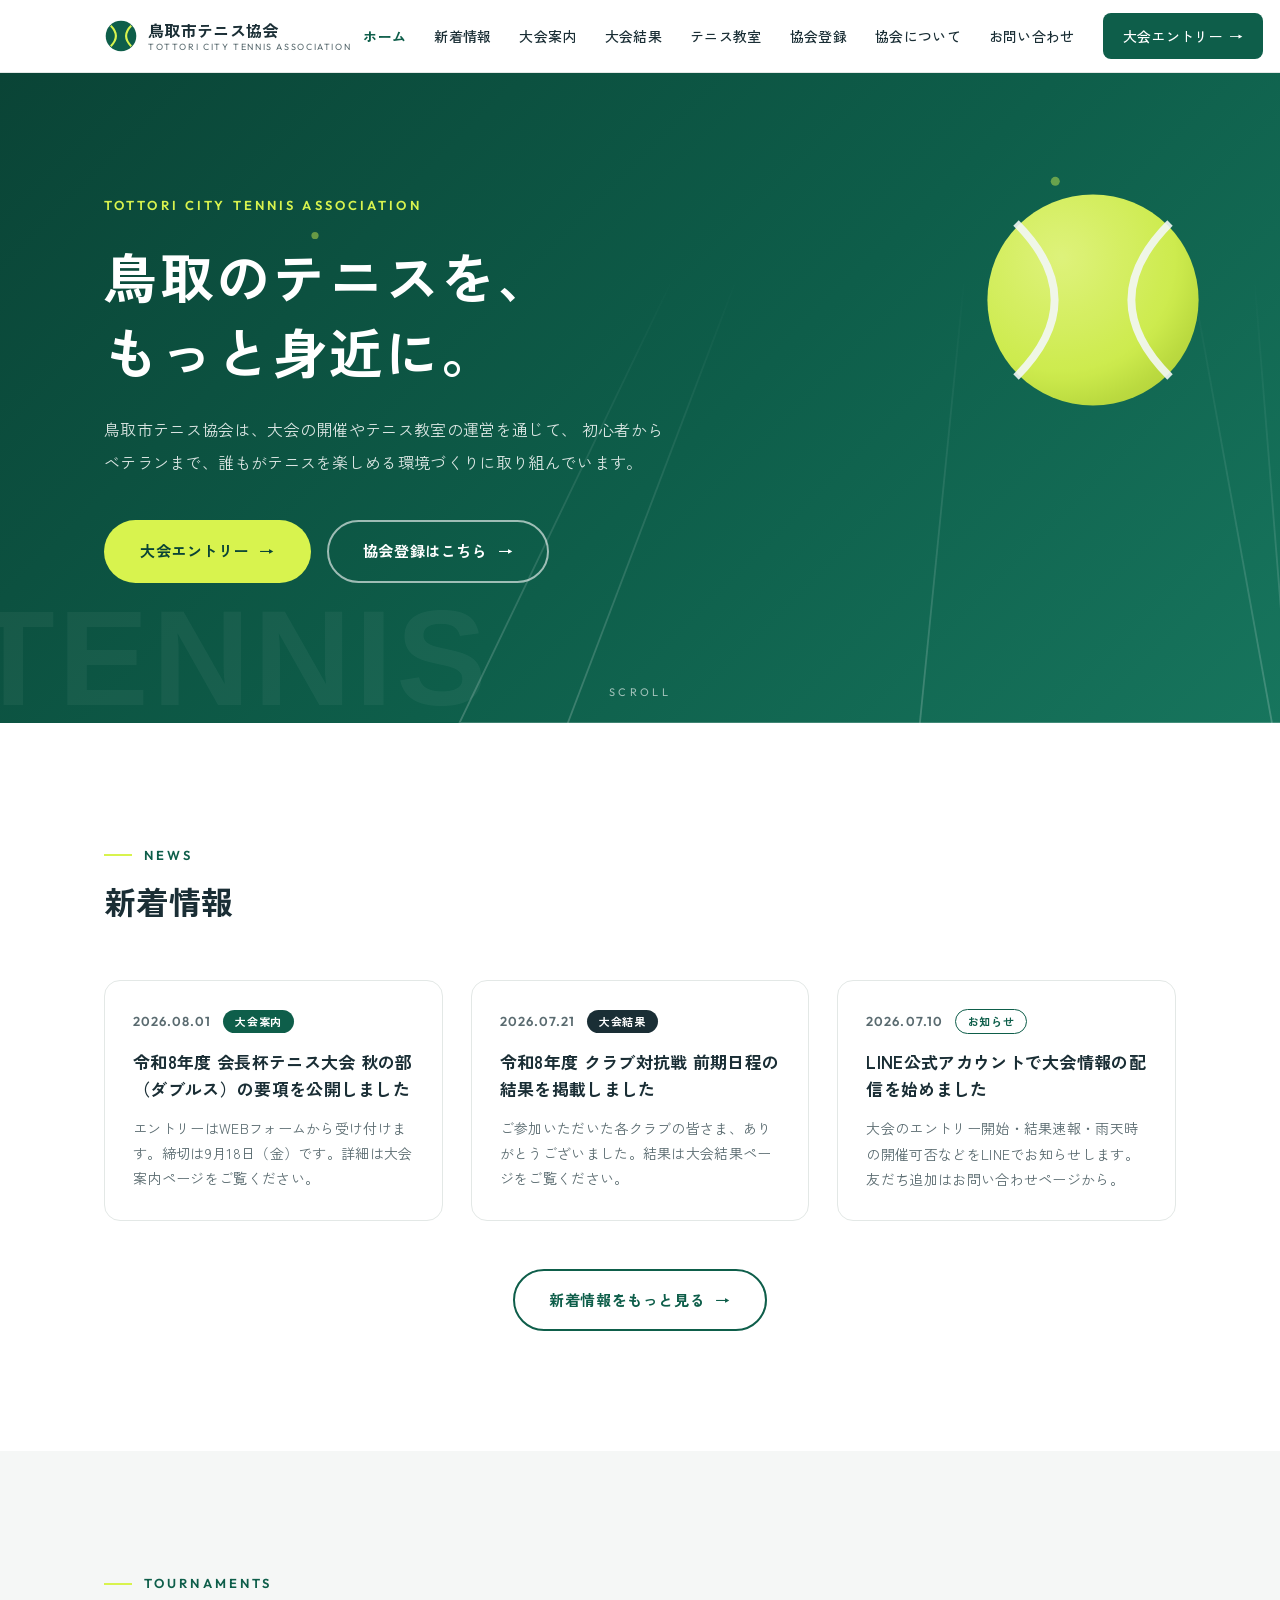
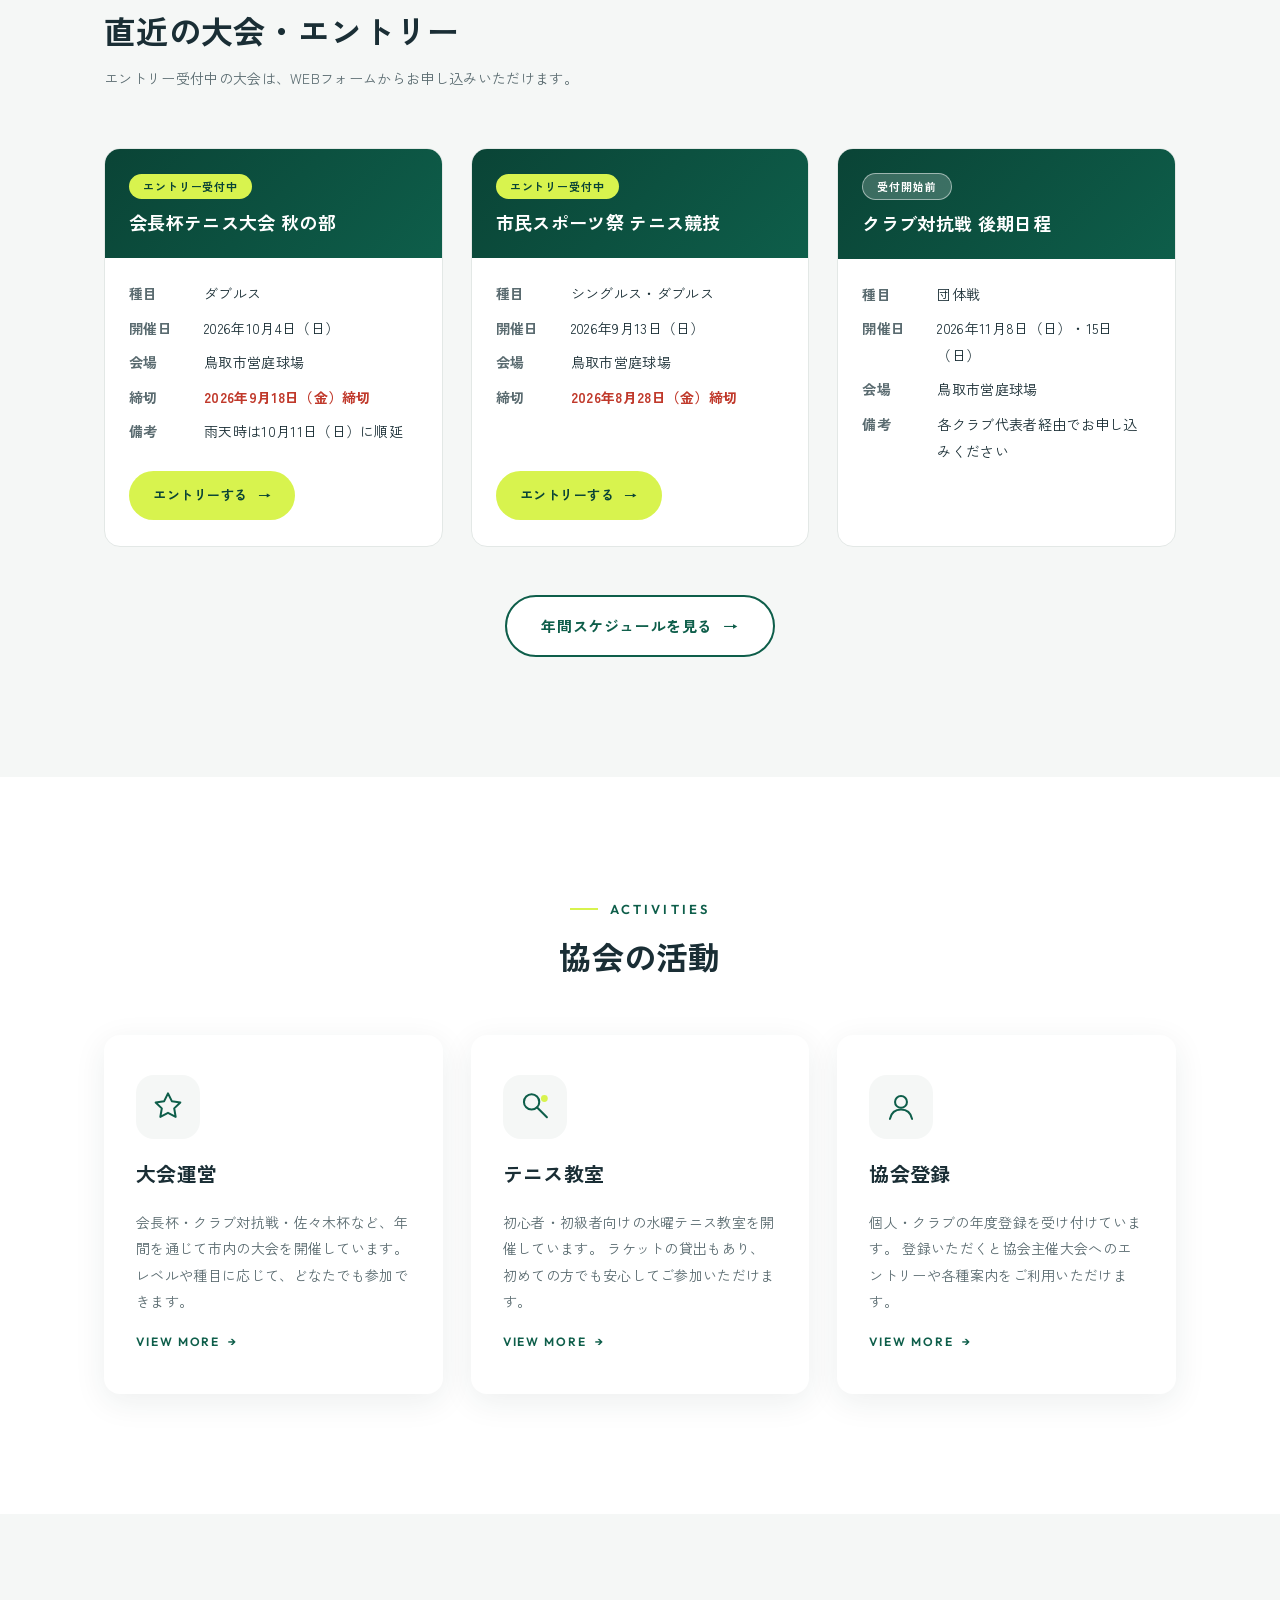
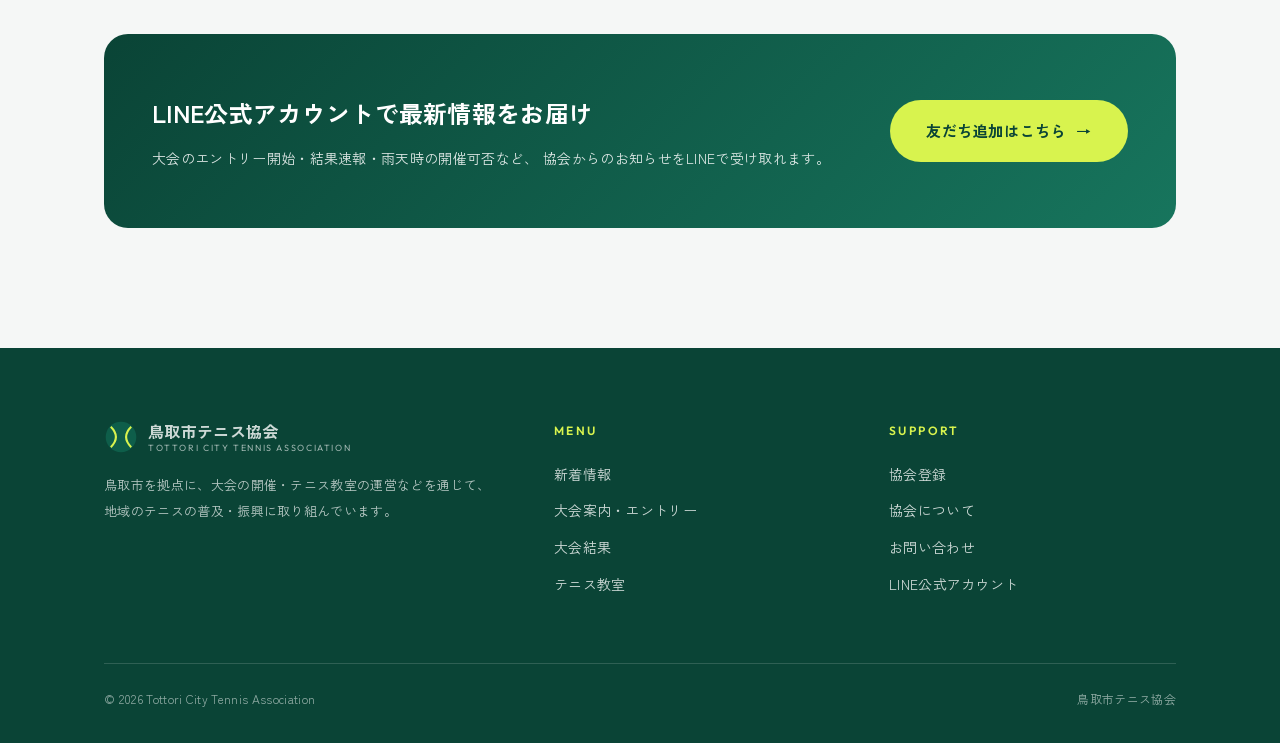
==== index.html @ 5aef0966 "鳥取市テニス協会 公式サイトのリニューアル初版を作成 ジンドゥー運用からの移行を想定した静的サイト一式。  - 全8ページ（トップ/新着情報/大会案内/大会結果/協会登録/テニス教室/協会について/お" ====
<!DOCTYPE html>
<html lang="ja">
<head>
  <meta charset="UTF-8">
  <meta name="viewport" content="width=device-width, initial-scale=1">
  <title>鳥取市テニス協会｜公式サイト</title>
  <meta name="description" content="鳥取市テニス協会の公式サイトです。大会案内・エントリー、大会結果、テニス教室、協会登録のご案内など、鳥取市のテニスに関する情報をお届けします。">
  <link rel="preconnect" href="https://fonts.googleapis.com">
  <link rel="preconnect" href="https://fonts.gstatic.com" crossorigin>
  <link href="https://fonts.googleapis.com/css2?family=Zen+Kaku+Gothic+New:wght@400;500;700&family=Outfit:wght@400;600;700&display=swap" rel="stylesheet">
  <link rel="stylesheet" href="css/style.css">
  <link rel="icon" href="assets/img/ball.svg" type="image/svg+xml">
</head>
<body>
  <header id="site-header" class="site-header"></header>

  <main>
    <!-- ヒーロー -->
    <section class="hero">
      <img class="hero__court" src="assets/img/court-lines.svg" alt="" aria-hidden="true">
      <img class="hero__ball" src="assets/img/ball.svg" alt="" aria-hidden="true">
      <div class="hero__inner">
        <p class="hero__label">Tottori City Tennis Association</p>
        <h1 class="hero__title">鳥取のテニスを、<br>もっと身近に。</h1>
        <p class="hero__lead">
          鳥取市テニス協会は、大会の開催やテニス教室の運営を通じて、
          初心者からベテランまで、誰もがテニスを楽しめる環境づくりに取り組んでいます。
        </p>
        <div class="hero__actions">
          <a class="btn btn--accent" href="tournaments.html">大会エントリー<span class="btn__arrow" aria-hidden="true">→</span></a>
          <a class="btn btn--ghost" href="membership.html">協会登録はこちら<span class="btn__arrow" aria-hidden="true">→</span></a>
        </div>
      </div>
      <p class="hero__scroll" aria-hidden="true">Scroll</p>
    </section>

    <!-- 新着情報 -->
    <section class="section">
      <div class="container">
        <div class="section-head fade-up">
          <p class="section-head__en">News</p>
          <h2 class="section-head__ja">新着情報</h2>
        </div>
        <div class="news-grid" id="home-news">
          <p class="empty-note">読み込み中…</p>
        </div>
        <div class="section-foot fade-up">
          <a class="btn btn--outline" href="news.html">新着情報をもっと見る<span class="btn__arrow" aria-hidden="true">→</span></a>
        </div>
      </div>
    </section>

    <!-- 直近の大会 -->
    <section class="section section--alt">
      <div class="container">
        <div class="section-head fade-up">
          <p class="section-head__en">Tournaments</p>
          <h2 class="section-head__ja">直近の大会・エントリー</h2>
          <p class="section-head__note">エントリー受付中の大会は、WEBフォームからお申し込みいただけます。</p>
        </div>
        <div class="event-grid" id="home-events">
          <p class="empty-note">読み込み中…</p>
        </div>
        <div class="section-foot fade-up">
          <a class="btn btn--outline" href="tournaments.html">年間スケジュールを見る<span class="btn__arrow" aria-hidden="true">→</span></a>
        </div>
      </div>
    </section>

    <!-- 協会の活動 -->
    <section class="section">
      <div class="container">
        <div class="section-head section-head--center fade-up">
          <p class="section-head__en">Activities</p>
          <h2 class="section-head__ja">協会の活動</h2>
        </div>
        <div class="feature-grid">
          <a class="feature-card fade-up" href="tournaments.html">
            <span class="feature-card__icon" aria-hidden="true">
              <svg viewBox="0 0 40 40" fill="none"><path d="M20 4l4.5 9.1 10 1.5-7.2 7 1.7 10L20 26.9l-9 4.7 1.7-10-7.2-7 10-1.5L20 4z" stroke="#0E5E4A" stroke-width="2.4" stroke-linejoin="round"/></svg>
            </span>
            <h3 class="feature-card__title">大会運営</h3>
            <p class="feature-card__text">
              会長杯・クラブ対抗戦・佐々木杯など、年間を通じて市内の大会を開催しています。
              レベルや種目に応じて、どなたでも参加できます。
            </p>
            <span class="feature-card__more">View more <span aria-hidden="true">→</span></span>
          </a>
          <a class="feature-card fade-up" data-delay="1" href="school.html">
            <span class="feature-card__icon" aria-hidden="true">
              <svg viewBox="0 0 40 40" fill="none"><circle cx="16" cy="14" r="9" stroke="#0E5E4A" stroke-width="2.4"/><path d="M22.5 20.5L34 32" stroke="#0E5E4A" stroke-width="2.4" stroke-linecap="round"/><circle cx="31" cy="10" r="4" fill="#D8F34E"/></svg>
            </span>
            <h3 class="feature-card__title">テニス教室</h3>
            <p class="feature-card__text">
              初心者・初級者向けの水曜テニス教室を開催しています。
              ラケットの貸出もあり、初めての方でも安心してご参加いただけます。
            </p>
            <span class="feature-card__more">View more <span aria-hidden="true">→</span></span>
          </a>
          <a class="feature-card fade-up" data-delay="2" href="membership.html">
            <span class="feature-card__icon" aria-hidden="true">
              <svg viewBox="0 0 40 40" fill="none"><circle cx="20" cy="14" r="7" stroke="#0E5E4A" stroke-width="2.4"/><path d="M7 34c1.5-7 6.5-11 13-11s11.5 4 13 11" stroke="#0E5E4A" stroke-width="2.4" stroke-linecap="round"/></svg>
            </span>
            <h3 class="feature-card__title">協会登録</h3>
            <p class="feature-card__text">
              個人・クラブの年度登録を受け付けています。
              登録いただくと協会主催大会へのエントリーや各種案内をご利用いただけます。
            </p>
            <span class="feature-card__more">View more <span aria-hidden="true">→</span></span>
          </a>
        </div>
      </div>
    </section>

    <!-- LINEバナー -->
    <section class="section section--alt">
      <div class="container">
        <div class="line-banner fade-up">
          <div>
            <h2 class="line-banner__title">LINE公式アカウントで最新情報をお届け</h2>
            <p class="line-banner__text">
              大会のエントリー開始・結果速報・雨天時の開催可否など、
              協会からのお知らせをLINEで受け取れます。
            </p>
          </div>
          <a class="btn btn--accent" href="contact.html#line">友だち追加はこちら<span class="btn__arrow" aria-hidden="true">→</span></a>
        </div>
      </div>
    </section>
  </main>

  <footer id="site-footer" class="site-footer"></footer>

  <script src="js/common.js"></script>
  <script>
    document.addEventListener("DOMContentLoaded", async () => {
      // 新着情報（最新3件）
      try {
        const news = await loadJSON("data/news.json");
        const items = news.items
          .slice()
          .sort((a, b) => b.date.localeCompare(a.date))
          .slice(0, 3);
        document.getElementById("home-news").innerHTML = items
          .map((item, i) => {
            const href = item.link || "news.html";
            return `
              <a class="news-card fade-up" data-delay="${i}" href="${escapeHTML(href)}">
                <div class="news-card__meta">
                  <time class="news-card__date" datetime="${item.date}">${formatDate(item.date)}</time>
                  ${badgeHTML(item.category)}
                </div>
                <h3 class="news-card__title">${escapeHTML(item.title)}</h3>
                <p class="news-card__body">${escapeHTML(item.body)}</p>
              </a>`;
          })
          .join("");
      } catch (e) {
        document.getElementById("home-news").innerHTML =
          '<p class="empty-note">新着情報を読み込めませんでした。</p>';
      }

      // 直近の大会（終了以外を優先して3件）
      try {
        const events = await loadJSON("data/events.json");
        const order = { open: 0, upcoming: 1, closed: 2, finished: 3 };
        const items = events.items
          .slice()
          .sort((a, b) => (order[a.status] ?? 9) - (order[b.status] ?? 9))
          .slice(0, 3);
        document.getElementById("home-events").innerHTML = items
          .map((ev, i) => renderEventCard(ev, i))
          .join("");
      } catch (e) {
        document.getElementById("home-events").innerHTML =
          '<p class="empty-note">大会情報を読み込めませんでした。</p>';
      }
      setupFadeUp();
    });
  </script>
</body>
</html>
---- css/style.css ----
@charset "UTF-8";
/* =========================================================
   鳥取市テニス協会 公式サイト
   design tokens は docs/design.md に準拠
   ========================================================= */

:root {
  --c-bg: #ffffff;
  --c-bg-alt: #f5f7f6;
  --c-text: #1a2e35;
  --c-text-sub: #5a6b70;
  --c-primary: #0e5e4a;
  --c-primary-dark: #0a4436;
  --c-accent: #d8f34e;
  --c-line: #e3e8e6;
  --c-alert: #c0392b;
  --ff-base: "Zen Kaku Gothic New", "Hiragino Kaku Gothic ProN", "Noto Sans JP", sans-serif;
  --ff-en: "Outfit", "Zen Kaku Gothic New", sans-serif;
  --w-content: 1120px;
  --w-narrow: 760px;
  --radius-card: 16px;
  --shadow-card: 0 8px 32px rgba(26, 46, 53, 0.08);
  --shadow-hover: 0 16px 40px rgba(26, 46, 53, 0.14);
}

* { margin: 0; padding: 0; box-sizing: border-box; }

html { scroll-behavior: smooth; scroll-padding-top: 90px; }

body {
  font-family: var(--ff-base);
  font-size: 16px;
  line-height: 1.9;
  letter-spacing: 0.02em;
  color: var(--c-text);
  background: var(--c-bg);
  -webkit-font-smoothing: antialiased;
}

img { max-width: 100%; height: auto; display: block; }
a { color: var(--c-primary); text-decoration: none; }
ul, ol { list-style: none; }

.container { max-width: var(--w-content); margin: 0 auto; padding: 0 24px; }
.container--narrow { max-width: var(--w-narrow); }

/* ---------- header ---------- */
.site-header {
  position: sticky; top: 0; z-index: 100;
  border-bottom: 1px solid var(--c-line);
}
/* 注意: backdrop-filter を .site-header 自体に付けると、内部の
   position: fixed なドロワーメニューの基準がヘッダーになってしまうため、
   ぼかし背景は疑似要素側に持たせる */
.site-header::before {
  content: ""; position: absolute; inset: 0; z-index: -1;
  background: rgba(255, 255, 255, 0.92);
  backdrop-filter: blur(12px);
}
.site-header__inner {
  max-width: var(--w-content); margin: 0 auto; padding: 0 24px;
  display: flex; align-items: center; justify-content: space-between;
  height: 72px;
}
.site-logo { display: flex; align-items: center; gap: 10px; color: var(--c-text); }
.site-logo__mark { width: 34px; height: 34px; flex: none; }
.site-logo__text { display: flex; flex-direction: column; line-height: 1.3; white-space: nowrap; }
.site-logo__ja { font-size: 16px; font-weight: 700; }
.site-logo__en { font-family: var(--ff-en); font-size: 9px; letter-spacing: 0.18em; color: var(--c-text-sub); text-transform: uppercase; }

.global-nav { display: flex; align-items: center; gap: 4px; }
.global-nav a {
  font-size: 14px; font-weight: 500; color: var(--c-text); white-space: nowrap;
  padding: 8px 12px; border-radius: 8px; transition: background 0.2s, color 0.2s;
}
.global-nav a:hover { background: var(--c-bg-alt); color: var(--c-primary); }
.global-nav a[aria-current="page"] { color: var(--c-primary); font-weight: 700; }

.nav-cta {
  margin-left: 12px; white-space: nowrap;
  display: inline-flex; align-items: center; gap: 6px;
  background: var(--c-primary); color: #fff !important;
  font-size: 14px; font-weight: 700;
  padding: 10px 20px !important; border-radius: 999px;
  transition: background 0.2s, transform 0.2s;
}
.nav-cta:hover { background: var(--c-primary-dark) !important; transform: translateY(-1px); }

.nav-toggle {
  display: none;
  width: 44px; height: 44px; border: 0; background: none; cursor: pointer;
  position: relative; z-index: 210;
}
.nav-toggle span {
  display: block; width: 22px; height: 2px; background: var(--c-text);
  margin: 5px auto; border-radius: 2px; transition: transform 0.3s, opacity 0.3s;
}
.nav-toggle[aria-expanded="true"] span { background: #fff; }
.nav-toggle[aria-expanded="true"] span:nth-child(1) { transform: translateY(7px) rotate(45deg); }
.nav-toggle[aria-expanded="true"] span:nth-child(2) { opacity: 0; }
.nav-toggle[aria-expanded="true"] span:nth-child(3) { transform: translateY(-7px) rotate(-45deg); }

/* ---------- hero ---------- */
.hero {
  position: relative; overflow: hidden;
  background: linear-gradient(135deg, #0a4436 0%, #0e5e4a 55%, #17755d 100%);
  color: #fff;
}
.hero__inner {
  max-width: var(--w-content); margin: 0 auto; padding: 120px 24px 140px;
  position: relative; z-index: 2;
}
.hero__label {
  font-family: var(--ff-en); font-size: 13px; font-weight: 600;
  letter-spacing: 0.24em; text-transform: uppercase;
  color: var(--c-accent); margin-bottom: 20px;
}
.hero__title {
  font-size: clamp(30px, 5vw, 54px); font-weight: 700;
  line-height: 1.4; letter-spacing: 0.04em; margin-bottom: 24px;
}
.hero__lead { font-size: 16px; line-height: 2.1; color: rgba(255, 255, 255, 0.85); max-width: 560px; margin-bottom: 40px; }
.hero__actions { display: flex; flex-wrap: wrap; gap: 16px; }

.hero__court {
  position: absolute; inset: 0; z-index: 1; pointer-events: none;
  width: 100%; height: 100%; object-fit: cover; opacity: 0.9;
}
.hero__ball {
  position: absolute; right: 6%; top: 18%; width: clamp(120px, 18vw, 220px); z-index: 1;
  opacity: 0.95; pointer-events: none;
}
.hero__scroll {
  position: absolute; left: 50%; bottom: 20px; transform: translateX(-50%);
  font-family: var(--ff-en); font-size: 11px; letter-spacing: 0.3em;
  color: rgba(255, 255, 255, 0.6); z-index: 2; text-transform: uppercase;
}

/* ---------- buttons ---------- */
.btn {
  display: inline-flex; align-items: center; justify-content: center; gap: 10px;
  font-size: 15px; font-weight: 700; letter-spacing: 0.04em;
  padding: 15px 34px; border-radius: 999px; cursor: pointer;
  transition: background 0.2s, color 0.2s, transform 0.2s, box-shadow 0.2s;
  border: 2px solid transparent;
}
.btn .btn__arrow { transition: transform 0.2s; }
.btn:hover .btn__arrow { transform: translateX(4px); }

.btn--primary { background: var(--c-primary); color: #fff; }
.btn--primary:hover { background: var(--c-primary-dark); transform: translateY(-2px); box-shadow: var(--shadow-hover); }

.btn--accent { background: var(--c-accent); color: var(--c-primary-dark); }
.btn--accent:hover { transform: translateY(-2px); box-shadow: 0 12px 32px rgba(216, 243, 78, 0.35); }

.btn--ghost { background: transparent; color: #fff; border-color: rgba(255, 255, 255, 0.6); }
.btn--ghost:hover { background: rgba(255, 255, 255, 0.12); border-color: #fff; }

.btn--outline { background: #fff; color: var(--c-primary); border-color: var(--c-primary); }
.btn--outline:hover { background: var(--c-primary); color: #fff; }

/* ---------- sections ---------- */
.section { padding: 120px 0; }
.section--alt { background: var(--c-bg-alt); }
.section--primary { background: var(--c-primary); color: #fff; }

.section-head { margin-bottom: 56px; }
.section-head__en {
  font-family: var(--ff-en); font-size: 13px; font-weight: 600;
  letter-spacing: 0.24em; text-transform: uppercase; color: var(--c-primary);
  display: flex; align-items: center; gap: 12px; margin-bottom: 12px;
}
.section-head__en::before { content: ""; width: 28px; height: 2px; background: var(--c-accent); }
.section--primary .section-head__en { color: var(--c-accent); }
.section-head__ja { font-size: clamp(24px, 3.4vw, 32px); font-weight: 700; line-height: 1.4; }
.section-head--center { text-align: center; }
.section-head--center .section-head__en { justify-content: center; }
.section-head__note { margin-top: 12px; color: var(--c-text-sub); font-size: 14px; }

.section-foot { margin-top: 48px; text-align: center; }

/* ---------- page hero (lower pages) ---------- */
.page-hero {
  background: linear-gradient(135deg, #0a4436, #0e5e4a);
  color: #fff; padding: 80px 0 64px; position: relative; overflow: hidden;
}
.page-hero__en {
  font-family: var(--ff-en); font-size: 13px; font-weight: 600;
  letter-spacing: 0.24em; text-transform: uppercase; color: var(--c-accent);
  margin-bottom: 10px;
}
.page-hero__title { font-size: clamp(26px, 4vw, 40px); font-weight: 700; line-height: 1.4; }
.page-hero__lead { margin-top: 16px; color: rgba(255, 255, 255, 0.85); font-size: 15px; max-width: 640px; }
.page-hero__deco {
  position: absolute; right: -40px; bottom: -60px; width: 320px; opacity: 0.16; pointer-events: none;
}

.breadcrumb { padding: 16px 0; font-size: 13px; color: var(--c-text-sub); }
.breadcrumb a { color: var(--c-text-sub); }
.breadcrumb a:hover { color: var(--c-primary); }
.breadcrumb span[aria-hidden] { margin: 0 8px; }

/* ---------- news ---------- */
.news-grid { display: grid; grid-template-columns: repeat(3, 1fr); gap: 28px; }
.news-card {
  background: #fff; border: 1px solid var(--c-line); border-radius: var(--radius-card);
  padding: 28px; display: flex; flex-direction: column; gap: 14px;
  color: var(--c-text);
  transition: transform 0.25s, box-shadow 0.25s, border-color 0.25s;
}
a.news-card:hover { transform: translateY(-4px); box-shadow: var(--shadow-hover); border-color: transparent; }
.news-card__meta { display: flex; align-items: center; gap: 12px; }
.news-card__date { font-family: var(--ff-en); font-size: 13px; font-weight: 600; letter-spacing: 0.08em; color: var(--c-text-sub); }
.news-card__title { font-size: 17px; font-weight: 700; line-height: 1.6; }
.news-card__body { font-size: 14px; color: var(--c-text-sub); line-height: 1.8; }

.badge {
  display: inline-block; font-size: 11px; font-weight: 700; line-height: 1;
  padding: 6px 12px; border-radius: 999px; letter-spacing: 0.06em; white-space: nowrap;
}
.badge--info { color: var(--c-primary); border: 1.5px solid var(--c-primary); background: #fff; }
.badge--event { background: var(--c-primary); color: #fff; }
.badge--result { background: #1a2e35; color: #fff; }
.badge--school { background: var(--c-accent); color: var(--c-primary-dark); }

/* news list page */
.news-filter { display: flex; flex-wrap: wrap; gap: 10px; margin-bottom: 40px; }
.news-filter button {
  font-family: var(--ff-base); font-size: 13px; font-weight: 600; cursor: pointer;
  padding: 9px 20px; border-radius: 999px; border: 1.5px solid var(--c-line);
  background: #fff; color: var(--c-text-sub); transition: all 0.2s;
}
.news-filter button:hover { border-color: var(--c-primary); color: var(--c-primary); }
.news-filter button[aria-pressed="true"] { background: var(--c-primary); border-color: var(--c-primary); color: #fff; }

.news-list { display: flex; flex-direction: column; }
.news-row {
  display: grid; grid-template-columns: 230px 1fr; gap: 20px; align-items: start;
  padding: 26px 8px; border-bottom: 1px solid var(--c-line); color: var(--c-text);
}
.news-row__meta { display: flex; align-items: center; gap: 14px; padding-top: 2px; }
.news-row__date { font-family: var(--ff-en); font-size: 14px; font-weight: 600; color: var(--c-text-sub); padding-top: 2px; }
.news-row__title { font-size: 16px; font-weight: 600; line-height: 1.7; }
.news-row__body { font-size: 14px; color: var(--c-text-sub); margin-top: 6px; }
.news-row__body a { text-decoration: underline; }
.news-row img { margin-top: 14px; border-radius: 12px; max-width: 480px; }

/* ---------- events (大会) ---------- */
.event-grid { display: grid; grid-template-columns: repeat(3, 1fr); gap: 28px; }
.event-card {
  background: #fff; border: 1px solid var(--c-line); border-radius: var(--radius-card);
  overflow: hidden; display: flex; flex-direction: column;
  transition: transform 0.25s, box-shadow 0.25s;
}
.event-card:hover { transform: translateY(-4px); box-shadow: var(--shadow-hover); }
.event-card__head {
  background: linear-gradient(135deg, var(--c-primary-dark), var(--c-primary));
  color: #fff; padding: 20px 24px 22px;
}
.event-card__status { display: block; margin-bottom: 10px; }
.event-card__name { font-size: 18px; font-weight: 700; line-height: 1.5; }
.event-card__body { padding: 22px 24px 26px; display: flex; flex-direction: column; gap: 8px; flex: 1; }
.event-card__row { display: flex; gap: 12px; font-size: 14px; }
.event-card__row dt { flex: none; width: 4.5em; color: var(--c-text-sub); font-weight: 600; }
.event-card__row dd { flex: 1; }
.event-card__deadline { color: var(--c-alert); font-weight: 700; }
.event-card__actions { margin-top: auto; padding-top: 18px; display: flex; gap: 10px; flex-wrap: wrap; }
.event-card__actions .btn { padding: 10px 22px; font-size: 13px; }

.status-pill {
  display: inline-block; font-size: 11px; font-weight: 700; line-height: 1;
  padding: 7px 14px; border-radius: 999px; letter-spacing: 0.08em; white-space: nowrap;
}
.status-open { background: var(--c-accent); color: var(--c-primary-dark); }
.status-upcoming { background: rgba(255, 255, 255, 0.2); color: #fff; border: 1px solid rgba(255, 255, 255, 0.5); }
.status-closed { background: rgba(255, 255, 255, 0.25); color: #fff; }
.status-finished { background: #d7ddda; color: #5a6b70; }

/* schedule table */
.schedule-table { width: 100%; border-collapse: collapse; font-size: 14px; }
.schedule-table th, .schedule-table td { padding: 16px 14px; border-bottom: 1px solid var(--c-line); text-align: left; vertical-align: top; }
.schedule-table thead th {
  background: var(--c-bg-alt); font-size: 12px; letter-spacing: 0.08em;
  color: var(--c-text-sub); border-bottom: 2px solid var(--c-line); white-space: nowrap;
}
.schedule-table td:first-child { white-space: nowrap; font-weight: 600; }
.table-scroll { overflow-x: auto; -webkit-overflow-scrolling: touch; }
.table-scroll .schedule-table { min-width: 640px; }
/* 白背景の表内では、濃色地向けのステータス配色を読める配色に置き換える */
.schedule-table .status-upcoming { background: #fff; color: var(--c-primary); border: 1.5px solid var(--c-primary); }
.schedule-table .status-closed { background: #eef1f0; color: var(--c-text-sub); }

/* ---------- results ---------- */
.year-tabs { display: flex; flex-wrap: wrap; gap: 10px; margin-bottom: 40px; }
.year-tabs button {
  font-family: var(--ff-en); font-size: 14px; font-weight: 600; cursor: pointer;
  padding: 9px 22px; border-radius: 999px; border: 1.5px solid var(--c-line);
  background: #fff; color: var(--c-text-sub); transition: all 0.2s;
}
.year-tabs button[aria-pressed="true"] { background: var(--c-text); border-color: var(--c-text); color: #fff; }

.result-item {
  background: #fff; border: 1px solid var(--c-line); border-radius: var(--radius-card);
  padding: 30px 32px; margin-bottom: 20px;
}
.result-item__head { display: flex; flex-wrap: wrap; align-items: baseline; gap: 12px; margin-bottom: 12px; }
.result-item__name { font-size: 18px; font-weight: 700; }
.result-item__date { font-family: var(--ff-en); font-size: 13px; color: var(--c-text-sub); }
.result-item table { width: 100%; border-collapse: collapse; font-size: 14px; margin-top: 8px; }
.result-item th, .result-item td { padding: 10px 12px; border-bottom: 1px solid var(--c-line); text-align: left; }
.result-item th { width: 8em; color: var(--c-text-sub); font-weight: 600; white-space: nowrap; }
.result-item__links { margin-top: 16px; }

/* ---------- feature cards (トップ 協会の活動) ---------- */
.feature-grid { display: grid; grid-template-columns: repeat(3, 1fr); gap: 28px; }
.feature-card {
  background: #fff; border-radius: var(--radius-card); padding: 40px 32px;
  box-shadow: var(--shadow-card); color: var(--c-text);
  display: flex; flex-direction: column; gap: 16px;
  transition: transform 0.25s, box-shadow 0.25s;
}
a.feature-card:hover { transform: translateY(-6px); box-shadow: var(--shadow-hover); }
.feature-card__icon {
  width: 64px; height: 64px; border-radius: 18px;
  background: var(--c-bg-alt); display: grid; place-items: center;
}
.feature-card__icon svg { width: 34px; height: 34px; }
.feature-card__title { font-size: 20px; font-weight: 700; }
.feature-card__text { font-size: 14px; color: var(--c-text-sub); flex: 1; }
.feature-card__more {
  font-family: var(--ff-en); font-size: 12px; font-weight: 600; letter-spacing: 0.16em;
  color: var(--c-primary); text-transform: uppercase; display: inline-flex; align-items: center; gap: 8px;
}

/* ---------- LINE banner ---------- */
.line-banner {
  background: linear-gradient(135deg, #0a4436, #17755d);
  border-radius: 24px; color: #fff; padding: 56px 48px;
  display: flex; align-items: center; justify-content: space-between; gap: 32px;
  position: relative; overflow: hidden;
}
.line-banner__title { font-size: 24px; font-weight: 700; margin-bottom: 10px; }
.line-banner__text { font-size: 14px; color: rgba(255, 255, 255, 0.85); }
.line-banner .btn { flex: none; }

/* ---------- content blocks (下層 汎用) ---------- */
.content-block { margin-bottom: 64px; }
.content-block:last-child { margin-bottom: 0; }
.content-block h3 {
  font-size: 20px; font-weight: 700; margin-bottom: 18px;
  padding-left: 16px; border-left: 4px solid var(--c-accent); line-height: 1.5;
}
.content-block p { margin-bottom: 1em; }
.content-block p:last-child { margin-bottom: 0; }

.info-table { width: 100%; border-collapse: collapse; font-size: 15px; }
.info-table th, .info-table td { padding: 18px 16px; border-bottom: 1px solid var(--c-line); text-align: left; vertical-align: top; }
.info-table th { width: 10em; color: var(--c-text-sub); font-weight: 600; white-space: nowrap; }

.note-box {
  background: var(--c-bg-alt); border-radius: 12px; padding: 24px 28px;
  font-size: 14px; color: var(--c-text-sub);
}
.note-box--alert { background: #fdf3f2; color: var(--c-alert); }

.step-list { counter-reset: step; display: flex; flex-direction: column; gap: 20px; }
.step-list li {
  counter-increment: step; position: relative; padding: 24px 28px 24px 76px;
  background: #fff; border: 1px solid var(--c-line); border-radius: var(--radius-card);
}
.step-list li::before {
  content: counter(step, decimal-leading-zero);
  position: absolute; left: 24px; top: 24px;
  font-family: var(--ff-en); font-size: 20px; font-weight: 700; color: var(--c-primary);
}
.step-list li strong { display: block; font-size: 16px; margin-bottom: 6px; }
.step-list li p { font-size: 14px; color: var(--c-text-sub); }

.club-grid { display: grid; grid-template-columns: repeat(4, 1fr); gap: 14px; }
.club-grid li {
  background: #fff; border: 1px solid var(--c-line); border-radius: 10px;
  padding: 14px 16px; font-size: 14px; font-weight: 600; text-align: center;
}

/* ---------- CTA section ---------- */
.cta-section { text-align: center; }
.cta-section .hero__label { margin-bottom: 16px; }
.cta-section__title { font-size: clamp(24px, 3.4vw, 34px); font-weight: 700; margin-bottom: 20px; }
.cta-section__text { color: rgba(255, 255, 255, 0.85); font-size: 15px; margin-bottom: 36px; }
.cta-section .hero__actions { justify-content: center; }

/* ---------- footer ---------- */
.site-footer { background: var(--c-primary-dark); color: #fff; padding: 72px 0 32px; }
.site-footer a { color: rgba(255, 255, 255, 0.8); transition: color 0.2s; }
.site-footer a:hover { color: var(--c-accent); }
.site-footer__grid {
  display: grid; grid-template-columns: 1.4fr 1fr 1fr; gap: 48px; margin-bottom: 56px;
}
.site-footer__logo { display: flex; align-items: center; gap: 10px; margin-bottom: 18px; color: #fff; }
.site-footer__logo .site-logo__en { color: rgba(255, 255, 255, 0.6); }
.site-footer__desc { font-size: 13px; color: rgba(255, 255, 255, 0.7); line-height: 2; }
.site-footer__head {
  font-family: var(--ff-en); font-size: 12px; font-weight: 600; letter-spacing: 0.2em;
  text-transform: uppercase; color: var(--c-accent); margin-bottom: 18px;
}
.site-footer__nav li { margin-bottom: 10px; font-size: 14px; }
.site-footer__bottom {
  border-top: 1px solid rgba(255, 255, 255, 0.15); padding-top: 24px;
  display: flex; flex-wrap: wrap; justify-content: space-between; gap: 12px;
  font-size: 12px; color: rgba(255, 255, 255, 0.55);
}

/* ---------- scroll animation ---------- */
.fade-up { opacity: 0; transform: translateY(24px); transition: opacity 0.7s ease-out, transform 0.7s ease-out; }
.fade-up.is-visible { opacity: 1; transform: translateY(0); }
.fade-up[data-delay="1"] { transition-delay: 0.1s; }
.fade-up[data-delay="2"] { transition-delay: 0.2s; }
.fade-up[data-delay="3"] { transition-delay: 0.3s; }

@media (prefers-reduced-motion: reduce) {
  html { scroll-behavior: auto; }
  .fade-up { opacity: 1; transform: none; transition: none; }
  * { transition: none !important; animation: none !important; }
}

/* ---------- empty / loading ---------- */
.empty-note { text-align: center; color: var(--c-text-sub); font-size: 14px; padding: 40px 0; }

/* ---------- focus ---------- */
a:focus-visible, button:focus-visible {
  outline: 3px solid var(--c-accent); outline-offset: 2px; border-radius: 4px;
}

/* =========================================================
   responsive
   ========================================================= */
@media (max-width: 1024px) {
  .news-grid, .event-grid, .feature-grid { grid-template-columns: repeat(2, 1fr); }
  .club-grid { grid-template-columns: repeat(3, 1fr); }
}

/* ナビは項目数が多いため、タブレット幅からドロワーメニューに切り替える */
@media (max-width: 1199px) {
  .nav-toggle { display: block; }
  .global-nav {
    position: fixed; inset: 0; z-index: 200;
    background: var(--c-primary-dark);
    flex-direction: column; justify-content: center; gap: 8px;
    opacity: 0; visibility: hidden; transition: opacity 0.3s, visibility 0.3s;
  }
  .global-nav.is-open { opacity: 1; visibility: visible; }
  .global-nav { overflow-y: auto; padding: 72px 0 40px; }
  .global-nav a { color: #fff; font-size: 18px; padding: 12px 24px; }
  .global-nav a:hover { background: rgba(255, 255, 255, 0.1); color: #fff; }
  .global-nav a[aria-current="page"] { color: var(--c-accent); }
  .nav-cta { margin-left: 0; margin-top: 16px; background: var(--c-accent); color: var(--c-primary-dark) !important; }
}

@media (max-width: 768px) {
  body { font-size: 15px; }
  .section { padding: 72px 0; }
  .section-head { margin-bottom: 36px; }

  .site-header__inner { height: 64px; }

  .hero__inner { padding: 72px 24px 96px; }
  .hero__lead { font-size: 14px; }
  .hero__actions .btn { width: 100%; }
  .hero__ball { right: -30px; top: 8%; opacity: 0.5; }

  .page-hero { padding: 56px 0 44px; }

  .news-grid, .event-grid, .feature-grid { grid-template-columns: 1fr; gap: 18px; }
  .club-grid { grid-template-columns: repeat(2, 1fr); }

  .news-row { grid-template-columns: 1fr; gap: 6px; padding: 22px 4px; }
  .news-row__date { display: inline-block; }
  .news-row__meta { display: flex; align-items: center; gap: 12px; }

  .line-banner { flex-direction: column; text-align: center; padding: 40px 28px; }

  .site-footer__grid { grid-template-columns: 1fr; gap: 36px; }

  .info-table th, .info-table td { display: block; width: 100%; }
  .info-table th { padding-bottom: 4px; border-bottom: 0; }
  .info-table td { padding-top: 0; }

  .step-list li { padding: 20px 20px 20px 64px; }
  .step-list li::before { left: 20px; top: 20px; }

  .result-item { padding: 24px 20px; }
}
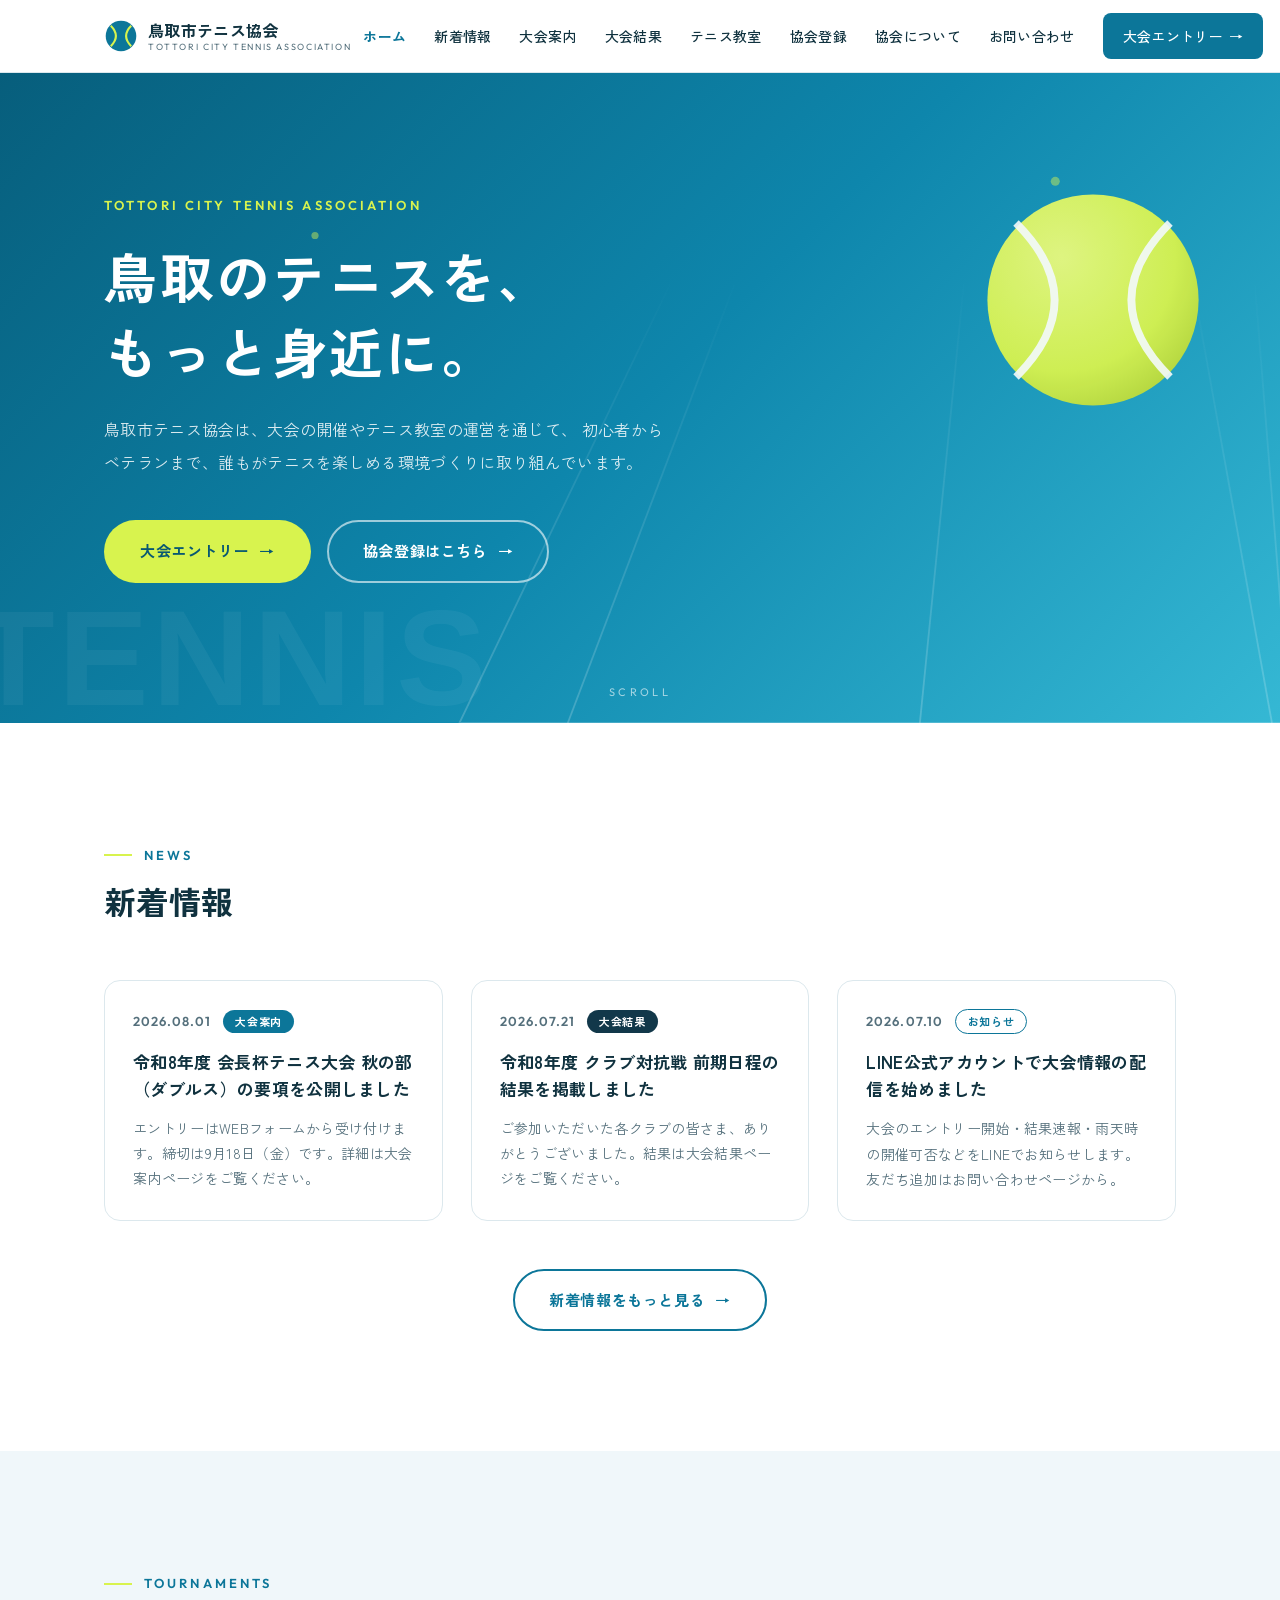
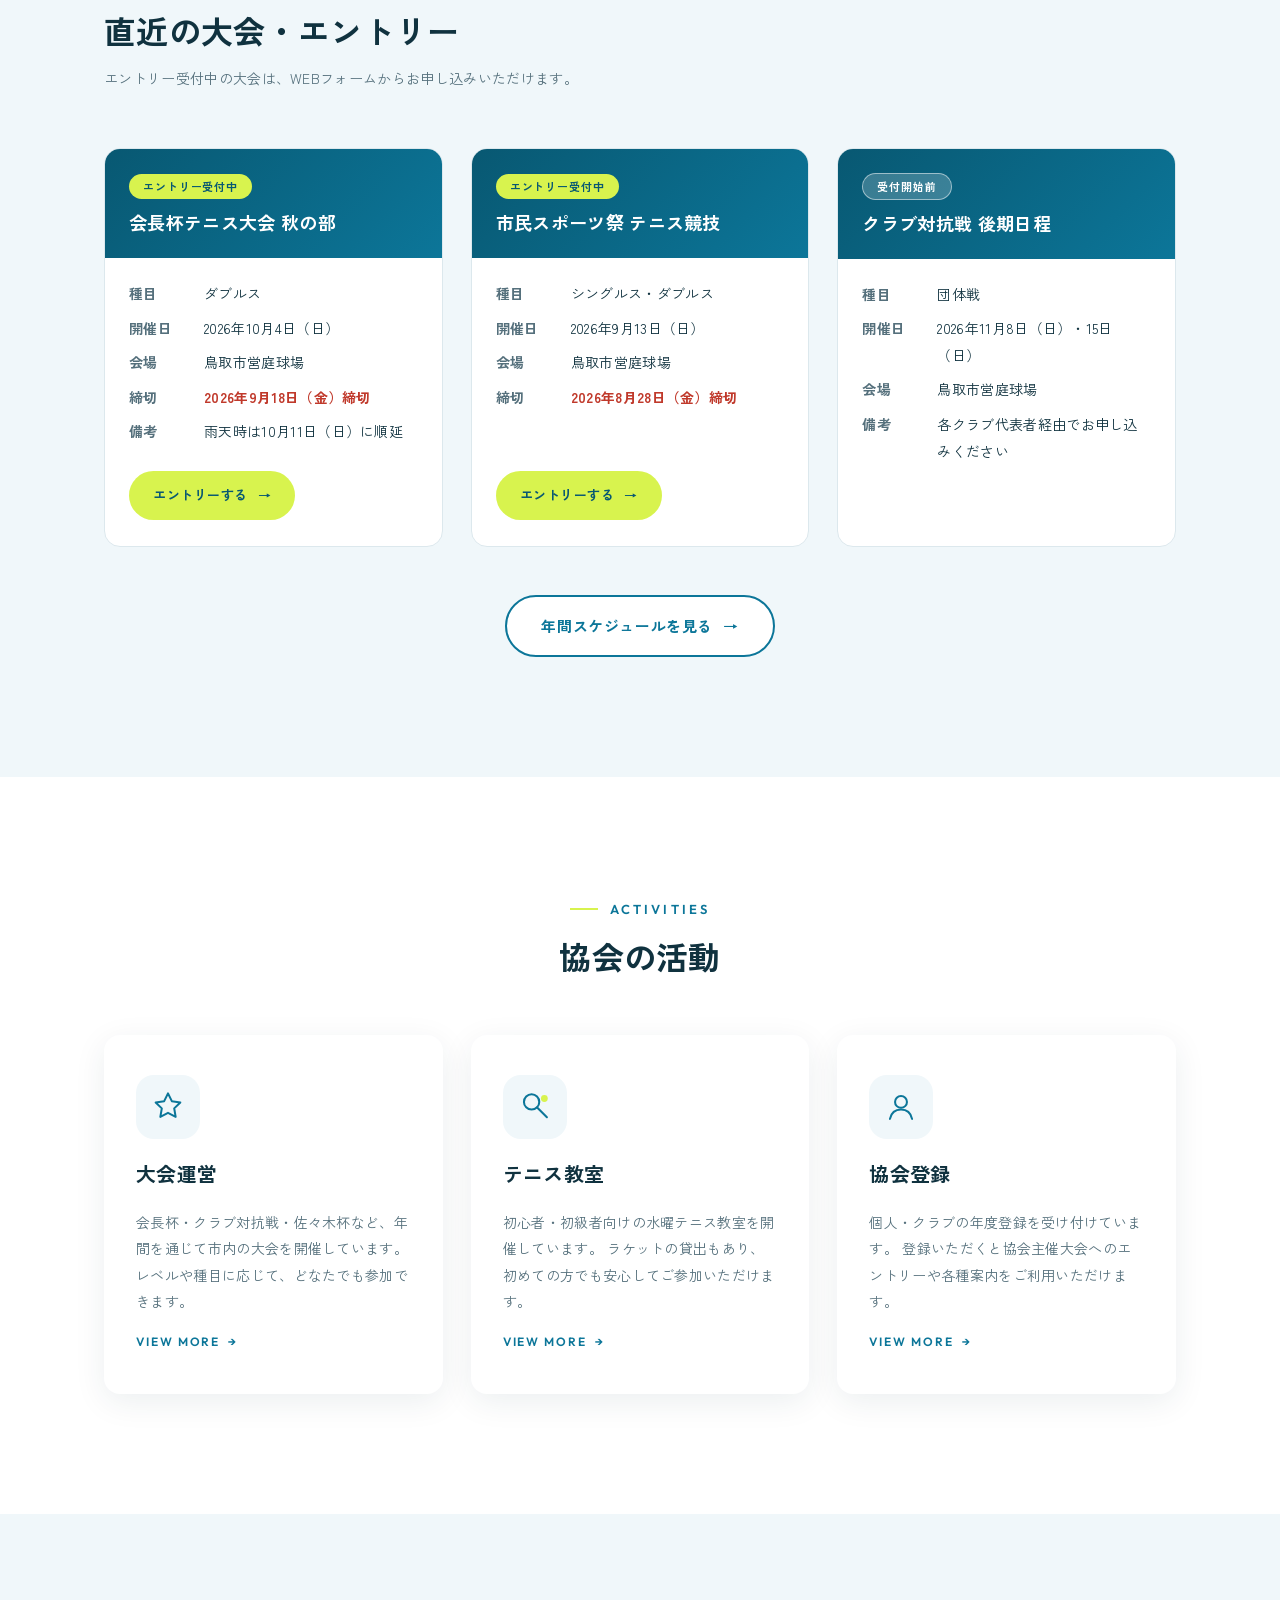
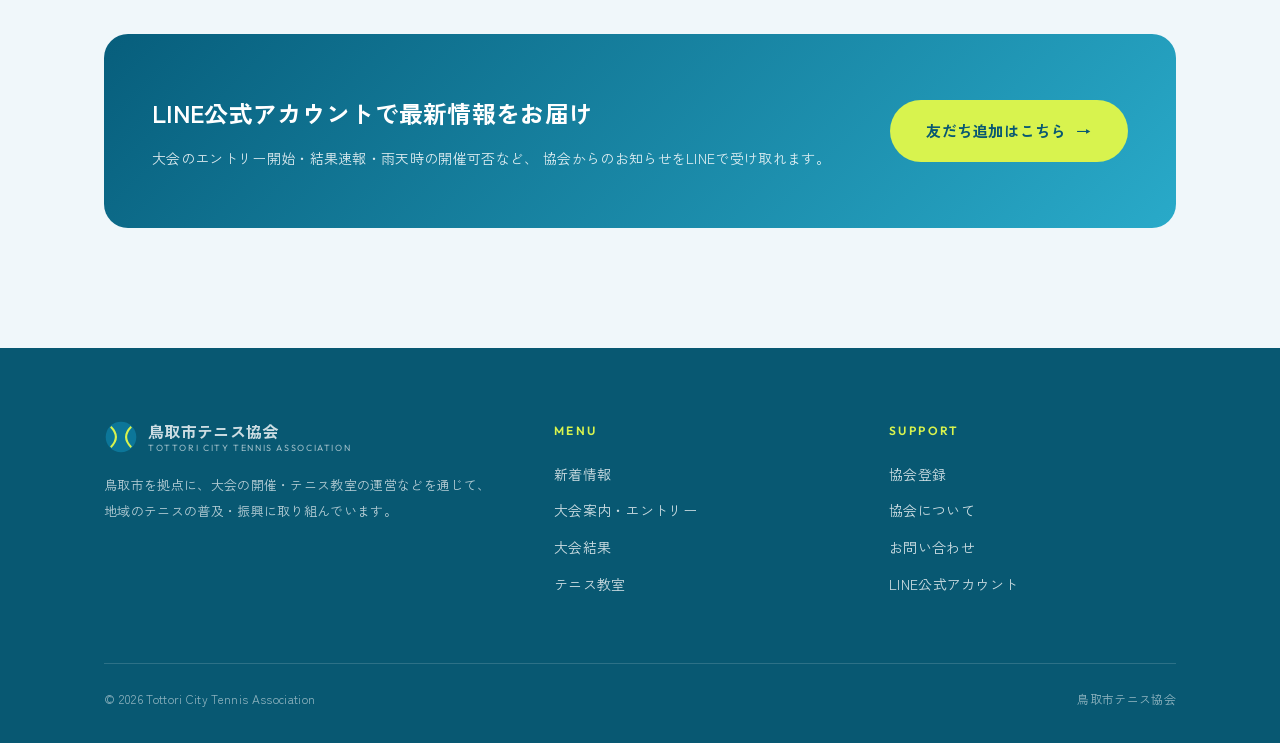
==== commit 1c856102: "トンマナをさわやかな水色ベースに変更 コートグリーン基調から、青空と水の清涼感を出すスカイブルー基調へ全面変更。  - カラートークンを刷新（プライマリ #0C7699、淡色 #22A6C6、背景 #" ====
--- a/index.html
+++ b/index.html
@@ -77,7 +77,7 @@
         <div class="feature-grid">
           <a class="feature-card fade-up" href="tournaments.html">
             <span class="feature-card__icon" aria-hidden="true">
-              <svg viewBox="0 0 40 40" fill="none"><path d="M20 4l4.5 9.1 10 1.5-7.2 7 1.7 10L20 26.9l-9 4.7 1.7-10-7.2-7 10-1.5L20 4z" stroke="#0E5E4A" stroke-width="2.4" stroke-linejoin="round"/></svg>
+              <svg viewBox="0 0 40 40" fill="none"><path d="M20 4l4.5 9.1 10 1.5-7.2 7 1.7 10L20 26.9l-9 4.7 1.7-10-7.2-7 10-1.5L20 4z" stroke="#0C7699" stroke-width="2.4" stroke-linejoin="round"/></svg>
             </span>
             <h3 class="feature-card__title">大会運営</h3>
             <p class="feature-card__text">
@@ -88,7 +88,7 @@
           </a>
           <a class="feature-card fade-up" data-delay="1" href="school.html">
             <span class="feature-card__icon" aria-hidden="true">
-              <svg viewBox="0 0 40 40" fill="none"><circle cx="16" cy="14" r="9" stroke="#0E5E4A" stroke-width="2.4"/><path d="M22.5 20.5L34 32" stroke="#0E5E4A" stroke-width="2.4" stroke-linecap="round"/><circle cx="31" cy="10" r="4" fill="#D8F34E"/></svg>
+              <svg viewBox="0 0 40 40" fill="none"><circle cx="16" cy="14" r="9" stroke="#0C7699" stroke-width="2.4"/><path d="M22.5 20.5L34 32" stroke="#0C7699" stroke-width="2.4" stroke-linecap="round"/><circle cx="31" cy="10" r="4" fill="#D8F34E"/></svg>
             </span>
             <h3 class="feature-card__title">テニス教室</h3>
             <p class="feature-card__text">
@@ -99,7 +99,7 @@
           </a>
           <a class="feature-card fade-up" data-delay="2" href="membership.html">
             <span class="feature-card__icon" aria-hidden="true">
-              <svg viewBox="0 0 40 40" fill="none"><circle cx="20" cy="14" r="7" stroke="#0E5E4A" stroke-width="2.4"/><path d="M7 34c1.5-7 6.5-11 13-11s11.5 4 13 11" stroke="#0E5E4A" stroke-width="2.4" stroke-linecap="round"/></svg>
+              <svg viewBox="0 0 40 40" fill="none"><circle cx="20" cy="14" r="7" stroke="#0C7699" stroke-width="2.4"/><path d="M7 34c1.5-7 6.5-11 13-11s11.5 4 13 11" stroke="#0C7699" stroke-width="2.4" stroke-linecap="round"/></svg>
             </span>
             <h3 class="feature-card__title">協会登録</h3>
             <p class="feature-card__text">
--- a/css/style.css
+++ b/css/style.css
@@ -6,21 +6,22 @@
 
 :root {
   --c-bg: #ffffff;
-  --c-bg-alt: #f5f7f6;
-  --c-text: #1a2e35;
-  --c-text-sub: #5a6b70;
-  --c-primary: #0e5e4a;
-  --c-primary-dark: #0a4436;
+  --c-bg-alt: #f0f7fa;
+  --c-text: #10323f;
+  --c-text-sub: #55707c;
+  --c-primary: #0c7699;
+  --c-primary-dark: #085872;
+  --c-primary-light: #22a6c6;
   --c-accent: #d8f34e;
-  --c-line: #e3e8e6;
+  --c-line: #dce8ed;
   --c-alert: #c0392b;
   --ff-base: "Zen Kaku Gothic New", "Hiragino Kaku Gothic ProN", "Noto Sans JP", sans-serif;
   --ff-en: "Outfit", "Zen Kaku Gothic New", sans-serif;
   --w-content: 1120px;
   --w-narrow: 760px;
   --radius-card: 16px;
-  --shadow-card: 0 8px 32px rgba(26, 46, 53, 0.08);
-  --shadow-hover: 0 16px 40px rgba(26, 46, 53, 0.14);
+  --shadow-card: 0 8px 32px rgba(16, 50, 63, 0.08);
+  --shadow-hover: 0 16px 40px rgba(16, 50, 63, 0.14);
 }
 
 * { margin: 0; padding: 0; box-sizing: border-box; }
@@ -103,7 +104,7 @@
 /* ---------- hero ---------- */
 .hero {
   position: relative; overflow: hidden;
-  background: linear-gradient(135deg, #0a4436 0%, #0e5e4a 55%, #17755d 100%);
+  background: linear-gradient(135deg, #075e7c 0%, #0e86ac 50%, #35b8d4 100%);
   color: #fff;
 }
 .hero__inner {
@@ -181,7 +182,7 @@
 
 /* ---------- page hero (lower pages) ---------- */
 .page-hero {
-  background: linear-gradient(135deg, #0a4436, #0e5e4a);
+  background: linear-gradient(135deg, #075e7c 0%, #0e86ac 70%, #2aabc9 100%);
   color: #fff; padding: 80px 0 64px; position: relative; overflow: hidden;
 }
 .page-hero__en {
@@ -220,7 +221,7 @@
 }
 .badge--info { color: var(--c-primary); border: 1.5px solid var(--c-primary); background: #fff; }
 .badge--event { background: var(--c-primary); color: #fff; }
-.badge--result { background: #1a2e35; color: #fff; }
+.badge--result { background: #12384a; color: #fff; }
 .badge--school { background: var(--c-accent); color: var(--c-primary-dark); }
 
 /* news list page */
@@ -274,7 +275,7 @@
 .status-open { background: var(--c-accent); color: var(--c-primary-dark); }
 .status-upcoming { background: rgba(255, 255, 255, 0.2); color: #fff; border: 1px solid rgba(255, 255, 255, 0.5); }
 .status-closed { background: rgba(255, 255, 255, 0.25); color: #fff; }
-.status-finished { background: #d7ddda; color: #5a6b70; }
+.status-finished { background: #dde7eb; color: var(--c-text-sub); }
 
 /* schedule table */
 .schedule-table { width: 100%; border-collapse: collapse; font-size: 14px; }
@@ -288,7 +289,7 @@
 .table-scroll .schedule-table { min-width: 640px; }
 /* 白背景の表内では、濃色地向けのステータス配色を読める配色に置き換える */
 .schedule-table .status-upcoming { background: #fff; color: var(--c-primary); border: 1.5px solid var(--c-primary); }
-.schedule-table .status-closed { background: #eef1f0; color: var(--c-text-sub); }
+.schedule-table .status-closed { background: #eaf2f6; color: var(--c-text-sub); }
 
 /* ---------- results ---------- */
 .year-tabs { display: flex; flex-wrap: wrap; gap: 10px; margin-bottom: 40px; }
@@ -334,7 +335,7 @@
 
 /* ---------- LINE banner ---------- */
 .line-banner {
-  background: linear-gradient(135deg, #0a4436, #17755d);
+  background: linear-gradient(135deg, #075e7c, #29aac9);
   border-radius: 24px; color: #fff; padding: 56px 48px;
   display: flex; align-items: center; justify-content: space-between; gap: 32px;
   position: relative; overflow: hidden;
@@ -466,7 +467,7 @@
   .hero__inner { padding: 72px 24px 96px; }
   .hero__lead { font-size: 14px; }
   .hero__actions .btn { width: 100%; }
-  .hero__ball { right: -30px; top: 8%; opacity: 0.5; }
+  .hero__ball { right: -40px; top: 4%; opacity: 0.35; }
 
   .page-hero { padding: 56px 0 44px; }
 
